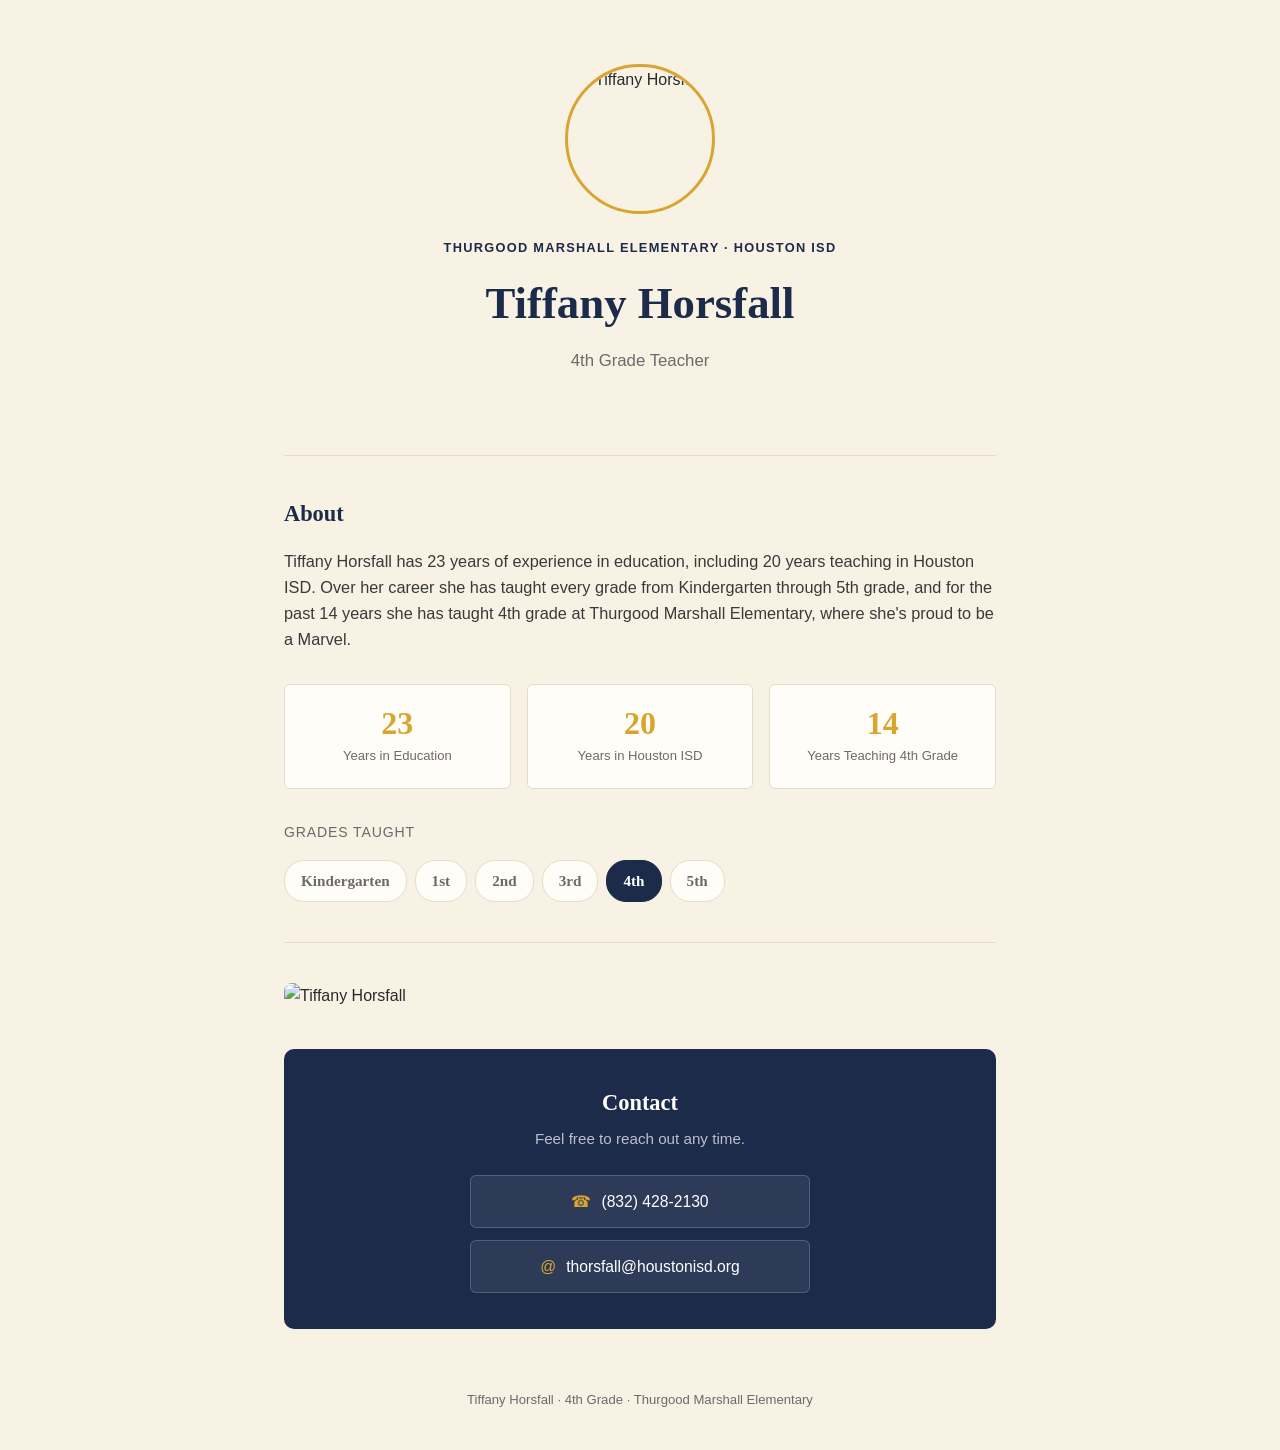
==== index.html @ b387db54 "Rename tiff_web.html to index.html" ====
<!DOCTYPE html>
<html lang="en">
<head>
<meta charset="UTF-8">
<meta name="viewport" content="width=device-width, initial-scale=1.0">
<title>Tiffany Horsfall — 4th Grade, Thurgood Marshall Elementary</title>
</head>
<body>
<link rel="stylesheet" href="tiff_web.css">
<div class="wrap">

  <div class="coll">
    <img class="photo" src="./Img/IMG_1464.png" alt="Tiffany Horsfall">
    <p class="eyebrow">Thurgood Marshall Elementary · Houston ISD</p>
    <h1>Tiffany Horsfall</h1>
    <p class="role">4th Grade Teacher</p>
  </div>

  <hr>

  <h2>About</h2>
  <p>Tiffany Horsfall has 23 years of experience in education, including 20 years teaching in Houston ISD. Over her career she has taught every grade from Kindergarten through 5th grade, and for the past 14 years she has taught 4th grade at Thurgood Marshall Elementary, where she's proud to be a Marvel.</p>

  <div class="stats">
    <div class="stat">
      <div class="num">23</div>
      <div class="label">Years in Education</div>
    </div>
    <div class="stat">
      <div class="num">20</div>
      <div class="label">Years in Houston ISD</div>
    </div>
    <div class="stat">
      <div class="num">14</div>
      <div class="label">Years Teaching 4th Grade</div>
    </div>
  </div>

  <p style="margin-top:0; color:var(--muted); font-size:0.88rem; text-transform:uppercase; letter-spacing:0.06em;">Grades Taught</p>
  <div class="grades">
    <span class="grade-pill">Kindergarten</span>
    <span class="grade-pill">1st</span>
    <span class="grade-pill">2nd</span>
    <span class="grade-pill">3rd</span>
    <span class="grade-pill active">4th</span>
    <span class="grade-pill">5th</span>
  </div>

  <hr>

  <img class="photo-full" src="./Img/IMG_1463.png" alt="Tiffany Horsfall">

  <div class="contact">
    <h2>Contact</h2>
    <p class="sub">Feel free to reach out any time.</p>
    <div class="contact-links">
      <a href="tel:+18324282130"><span class="icon">☎</span> (832) 428-2130</a>
      <a href="mailto:thorsfall@houstonisd.org"><span class="icon">@</span> thorsfall@houstonisd.org</a>
    </div>
  </div>

  <footer>
    Tiffany Horsfall · 4th Grade · Thurgood Marshall Elementary
  </footer>

</div>

</body>
</html>
---- tiff_web.css ----
:root{
    --navy:#1c2b4a;
    --gold:#d8a531;
    --cream:#f7f2e4;
    --ink:#2a2a2a;
    --muted:#6b6b6b;
    --line:#e4ddc9;
  }
  *{box-sizing:border-box;}
  body{
    margin:0;
    background:var(--cream);
    color:var(--ink);
    font-family:'Inter', sans-serif;
    line-height:1.6;
    -webkit-font-smoothing:antialiased;
  }
  .wrap{
    max-width:760px;
    margin:0 auto;
    padding:0 24px;
  }
  a{color:var(--navy);}

  /* header */
  .coll{
    padding:64px 0 40px 0;
    text-align:center;
  }
  .photo{
    width:150px; height:150px;
    border-radius:50%;
    object-fit:cover;
    object-position: top center;
    margin:0 auto 24px auto;
    display:block;
    border:3px solid var(--gold);
  }
  .eyebrow{
    font-size:0.8rem;
    letter-spacing:0.1em;
    text-transform:uppercase;
    color:var(--navy);
    font-weight:600;
    margin:0 0 10px 0;
  }
  h1{
    font-family:'Fraunces', serif;
    font-weight:600;
    font-size:clamp(2rem, 5vw, 2.8rem);
    margin:0 0 8px 0;
    color:var(--navy);
  }
  .role{
    font-size:1.05rem;
    color:var(--muted);
    margin:0;
  }

  hr{
    border:none;
    border-top:1px solid var(--line);
    margin:40px 0;
  }

  /* about */
  h2{
    font-family:'Fraunces', serif;
    font-weight:600;
    font-size:1.4rem;
    color:var(--navy);
    margin:0 0 16px 0;
  }
  p{
    font-size:1.02rem;
    color:#3a3a3a;
    margin:0 0 16px 0;
  }

  /* stats */
  .stats{
    display:grid;
    grid-template-columns: repeat(3, 1fr);
    gap:16px;
    text-align:center;
    margin:32px 0;
  }
  .stat{
    background:#fffdf8;
    border:1px solid var(--line);
    border-radius:6px;
    padding:22px 12px;
  }
  .stat .num{
    font-family:'Fraunces', serif;
    font-weight:600;
    font-size:2rem;
    color:var(--gold);
    line-height:1;
  }
  .stat .label{
    font-size:0.82rem;
    color:var(--muted);
    margin-top:6px;
  }
  @media (max-width:520px){
    .stats{grid-template-columns:1fr;}
  }

  /* grades taught */
  .grades{
    display:flex;
    gap:8px;
    flex-wrap:wrap;
    margin:8px 0 0 0;
  }
  .grade-pill{
    font-family:'Fraunces', serif;
    font-weight:600;
    font-size:0.95rem;
    padding:8px 16px;
    border-radius:20px;
    border:1px solid var(--line);
    color:var(--muted);
    background:#fffdf8;
  }
  .grade-pill.active{
    background:var(--navy);
    color:#fff;
    border-color:var(--navy);
  }

  /* second photo */
  .photo-full{
    width:100%;
    border-radius:8px;
    margin:8px 0 32px 0;
    display:block;
  }

  /* contact */
  .contact{
    background:var(--navy);
    border-radius:10px;
    padding:36px 28px;
    text-align:center;
    color:#fff;
    margin:40px 0 60px 0;
  }
  .contact h2{
    color:#fff;
    margin-bottom:6px;
  }
  .contact p.sub{
    color:rgba(255,255,255,0.7);
    margin-bottom:24px;
    font-size:0.95rem;
  }
  .contact-links{
    display:flex;
    flex-direction:column;
    gap:12px;
    max-width:340px;
    margin:0 auto;
  }
  .contact-links a{
    display:flex;
    align-items:center;
    justify-content:center;
    gap:10px;
    background:rgba(255,255,255,0.08);
    border:1px solid rgba(255,255,255,0.18);
    color:#fff;
    text-decoration:none;
    padding:13px;
    border-radius:6px;
    font-weight:500;
    font-size:0.98rem;
    transition:background .2s ease;
  }
  .contact-links a:hover{
    background:rgba(255,255,255,0.16);
  }
  .contact-links a .icon{
    color:var(--gold);
  }

  footer{
    text-align:center;
    padding:0 0 40px 0;
    font-size:0.82rem;
    color:var(--muted);
  }
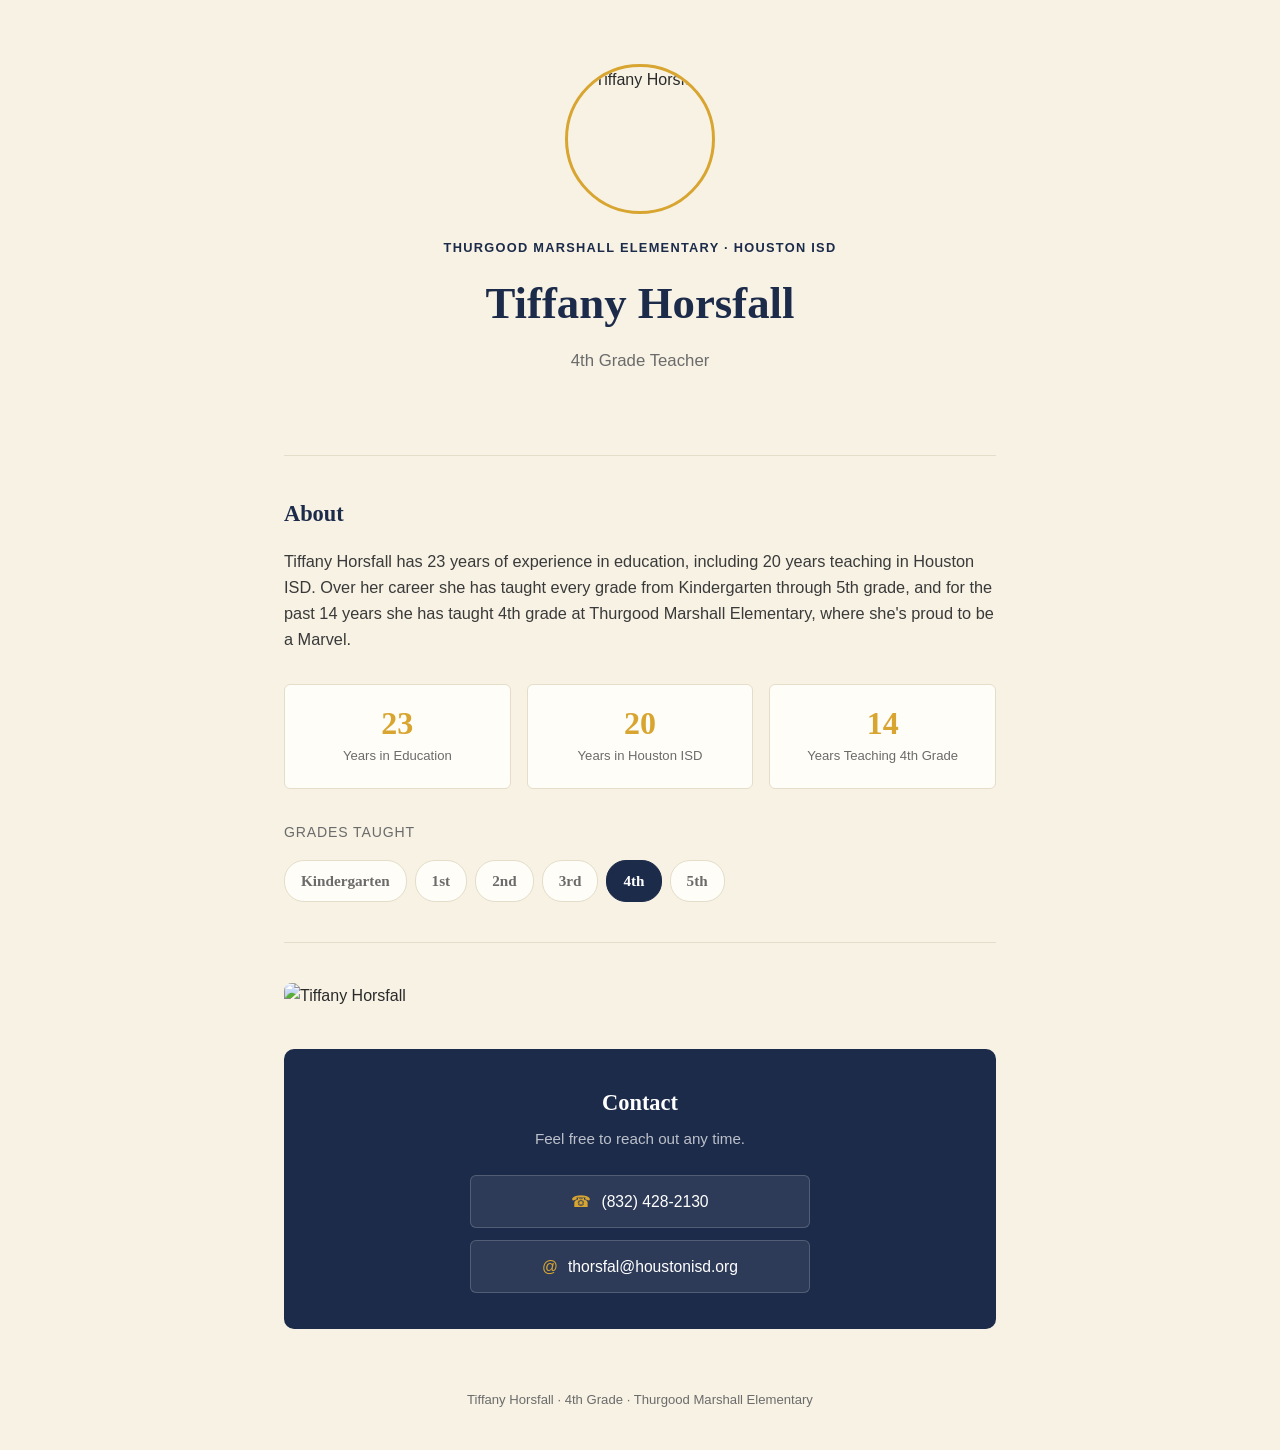
==== commit 8ec02792: "Update index.html" ====
--- a/index.html
+++ b/index.html
@@ -55,7 +55,7 @@
     <p class="sub">Feel free to reach out any time.</p>
     <div class="contact-links">
       <a href="tel:+18324282130"><span class="icon">☎</span> (832) 428-2130</a>
-      <a href="mailto:thorsfall@houstonisd.org"><span class="icon">@</span> thorsfall@houstonisd.org</a>
+      <a href="mailto:thorsfal@houstonisd.org"><span class="icon">@</span> thorsfal@houstonisd.org</a>
     </div>
   </div>
 
